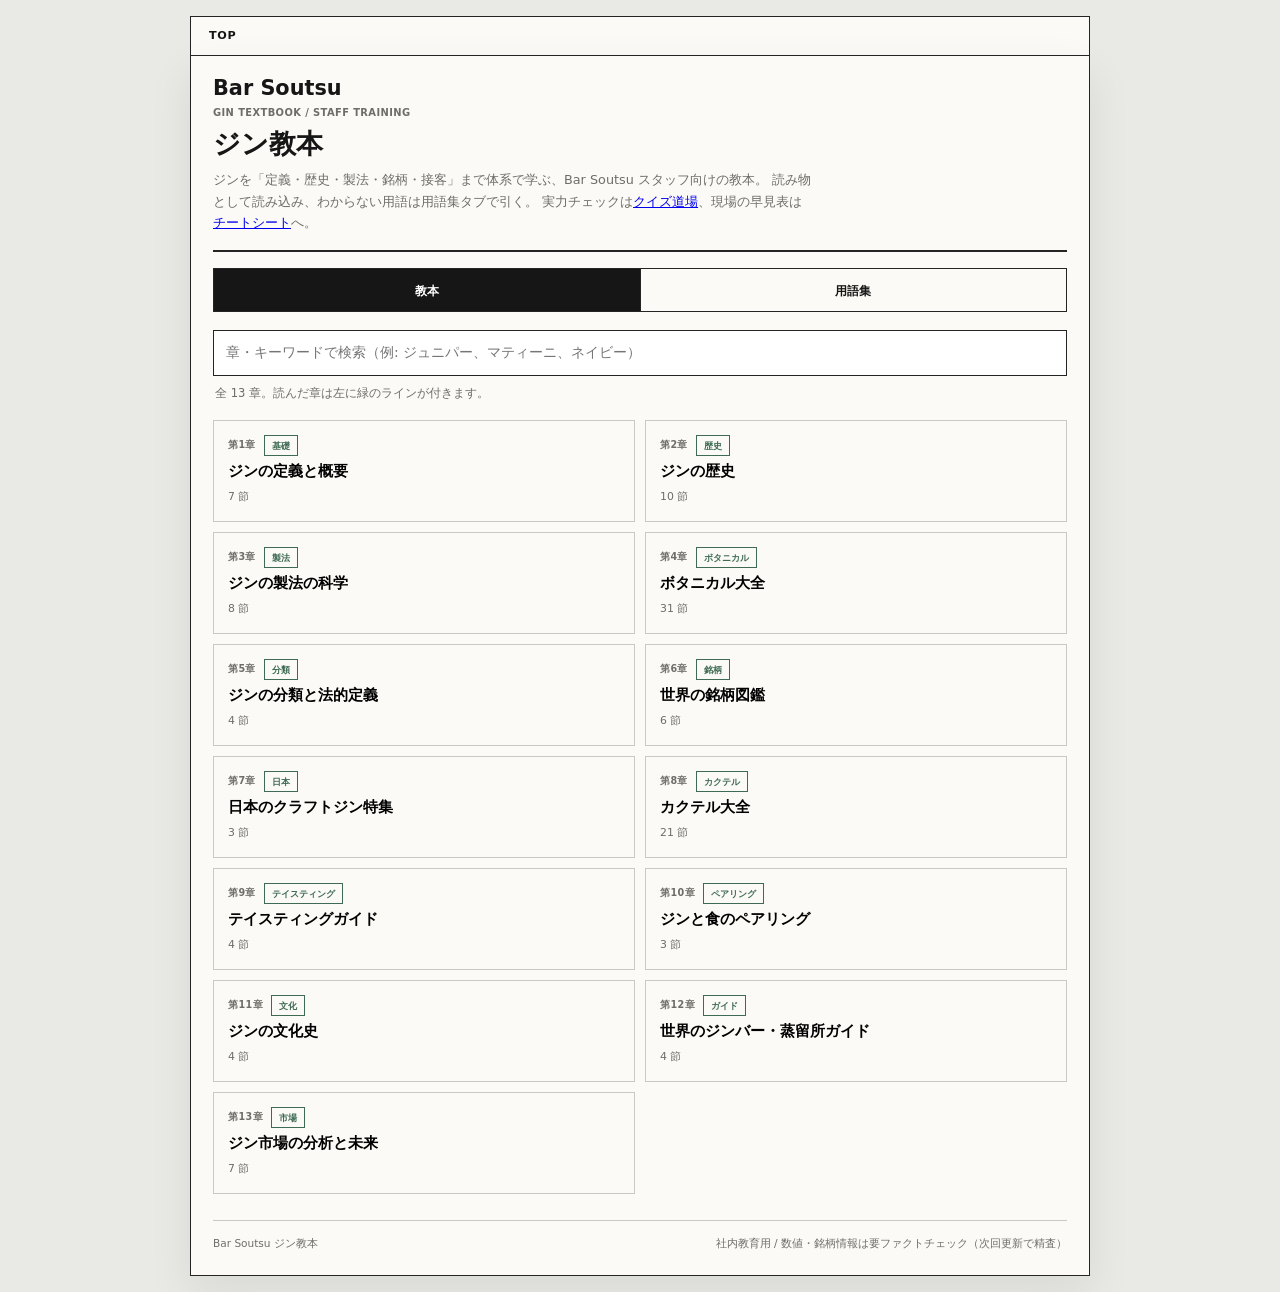
==== index.html @ d72d29d9 "共通ナビをnav.js(top)で一元管理する方式に変更 Co-Authored-By: Claude Opus 4.8 <noreply@anthropic.com>" ====
<!doctype html>
<html lang="ja">
  <head>
    <meta charset="UTF-8" />
    <meta name="viewport" content="width=device-width, initial-scale=1.0, viewport-fit=cover" />
    <meta name="theme-color" content="#15120f" />
    <title>Bar Soutsu ジン教本</title>
    <link rel="manifest" href="manifest.json" />
    <link rel="icon" href="assets/icon.svg" type="image/svg+xml" />
    <link rel="apple-touch-icon" href="assets/icon.svg" />
    <link rel="stylesheet" href="styles.css" />
  </head>
  <body class="has-nav">
    <!-- 共通ナビ：中身は nav.js が自動生成（JS無効時はTOPリンクだけ残る） -->
    <nav class="site-nav" id="site-nav">
      <a class="site-nav-link" href="https://sousuyou.github.io/top/">TOP</a>
    </nav>
    <script src="https://sousuyou.github.io/top/nav.js" defer></script>
    <main class="app-shell">
      <!-- ===== ヘッダー ===== -->
      <header class="hero">
        <div class="hero-main">
          <p class="brand-mark">Bar Soutsu</p>
          <p class="eyebrow">Gin Textbook / Staff Training</p>
          <h1 id="page-title">ジン教本</h1>
          <p class="lead">
            ジンを「定義・歴史・製法・銘柄・接客」まで体系で学ぶ、Bar Soutsu スタッフ向けの教本。
            読み物として読み込み、わからない用語は用語集タブで引く。
            実力チェックは<a href="quiz/">クイズ道場</a>、現場の早見表は<a href="cheatsheet/">チートシート</a>へ。
          </p>
        </div>
      </header>

      <!-- ===== ビュー切替タブ ===== -->
      <nav class="tabs" aria-label="表示切替">
        <button class="tab is-active" data-view="textbook" type="button">教本</button>
        <button class="tab" data-view="glossary" type="button">用語集</button>
      </nav>

      <!-- ===== 教本ビュー ===== -->
      <section id="view-textbook" class="view is-active" aria-label="教本">
        <!-- 章一覧 -->
        <div id="chapter-list-pane">
          <div class="search-band">
            <input
              id="search"
              type="search"
              inputmode="search"
              placeholder="章・キーワードで検索（例: ジュニパー、マティーニ、ネイビー）"
              aria-label="教本内を検索"
            />
            <p id="search-status" class="search-status"></p>
          </div>
          <div id="chapter-grid" class="chapter-grid"></div>
        </div>

        <!-- 章リーダー -->
        <article id="reader" class="reader" hidden>
          <div class="reader-bar">
            <button id="reader-back" class="link-btn" type="button">← 章一覧へ</button>
            <button id="reader-read" class="read-toggle" type="button">読了にする</button>
          </div>
          <div id="reader-toc" class="reader-toc"></div>
          <div id="reader-body" class="reader-body"></div>
          <div id="reader-nav" class="reader-nav"></div>
        </article>
      </section>

      <!-- ===== 用語集ビュー ===== -->
      <section id="view-glossary" class="view" aria-label="用語集" hidden>
        <div class="search-band">
          <input
            id="glossary-search"
            type="search"
            inputmode="search"
            placeholder="用語を検索（例: フィクサティブ、ステア、ネイビー）"
            aria-label="用語集を検索"
          />
          <div id="glossary-cats" class="glossary-cats"></div>
        </div>
        <div id="glossary-body" class="glossary-body"></div>
      </section>

      <footer class="app-footer">
        <span>Bar Soutsu ジン教本</span>
        <span>社内教育用 / 数値・銘柄情報は要ファクトチェック（次回更新で精査）</span>
      </footer>
    </main>

    <script src="content.js"></script>
    <script src="glossary.js"></script>
    <script src="app.js"></script>
  </body>
</html>
---- styles.css ----
:root {
  color-scheme: light;
  --bg: #e9e9e5;
  --paper: #fbfaf6;
  --panel: #fbfaf6;
  --panel-soft: #f3f2ee;
  --field: #ffffff;
  --line: #c9c8c2;
  --line-strong: #242424;
  --text: #161616;
  --muted: #6f6d67;
  --accent: #161616;
  --green: #3f6b54;        /* ボタニカルグリーン */
  --green-soft: #e7efe8;
  --gold: #9a7b32;
  --red: #a72821;
  --shadow: 0 18px 42px rgba(30, 30, 27, 0.08);
}

* {
  box-sizing: border-box;
}

html {
  -webkit-text-size-adjust: 100%;
}

body {
  margin: 0;
  min-height: 100vh;
  font-family:
    system-ui, -apple-system, BlinkMacSystemFont,
    "Hiragino Sans", "Yu Gothic", sans-serif;
  background: var(--bg);
  color: var(--text);
  font-size: 14px;
  line-height: 1.7;
}

button,
input {
  font: inherit;
}

/* ===== シェル ===== */
.app-shell {
  width: min(900px, calc(100% - 20px));
  margin: 16px auto;
  padding: 22px;
  border: 1px solid var(--line-strong);
  background: var(--paper);
  box-shadow: var(--shadow);
}

/* ===== 共通ナビ（site-nav）===== */
.site-nav {
  width: min(900px, calc(100% - 20px));
  margin: 16px auto 0;
  display: flex;
  border: 1px solid var(--line-strong);
  border-bottom: 0;
  background: var(--panel);
  overflow-x: auto;
  -webkit-overflow-scrolling: touch;
  scrollbar-width: none;
}

.site-nav::-webkit-scrollbar {
  display: none;
}

.site-nav-link {
  padding: 0 18px;
  min-height: 38px;
  white-space: nowrap;
  display: grid;
  place-items: center;
  text-decoration: none;
  color: var(--text);
  font-size: 0.7rem;
  font-weight: 700;
  letter-spacing: 0.06em;
  text-transform: uppercase;
  border-right: 1px solid var(--line);
  transition: background 160ms ease;
}

.site-nav-link:last-child {
  border-right: 0;
}

.site-nav-link:hover {
  background: var(--panel-soft);
}

.site-nav-link.active {
  background: var(--accent);
  color: #fff;
}

body.has-nav .app-shell {
  margin-top: 0;
}

/* ===== ヘッダー ===== */
.hero {
  padding-bottom: 16px;
  border-bottom: 2px solid var(--line-strong);
}

.brand-mark {
  margin: 0 0 6px;
  font-size: clamp(1rem, 2.4vw, 1.3rem);
  font-weight: 700;
  line-height: 1;
}

.eyebrow {
  margin: 0 0 6px;
  color: var(--muted);
  font-size: 0.62rem;
  font-weight: 700;
  letter-spacing: 0.04em;
  text-transform: uppercase;
}

h1 {
  margin: 0;
  font-size: clamp(1.3rem, 4vw, 1.7rem);
  line-height: 1.15;
  font-weight: 700;
}

.lead {
  max-width: 600px;
  margin: 10px 0 0;
  color: var(--muted);
  font-size: 0.8rem;
  line-height: 1.7;
}

/* ===== タブ ===== */
.tabs {
  display: flex;
  gap: 0;
  margin-top: 16px;
  border: 1px solid var(--line-strong);
}

.tab {
  flex: 1;
  min-height: 42px;
  border: 0;
  border-right: 1px solid var(--line-strong);
  background: var(--panel);
  color: var(--text);
  font-size: 0.78rem;
  font-weight: 700;
  cursor: pointer;
  transition: background 140ms ease;
}

.tab:last-child {
  border-right: 0;
}

.tab.is-active {
  background: var(--accent);
  color: #fff;
}

/* ===== ビュー ===== */
.view {
  display: none;
  margin-top: 18px;
}

.view.is-active {
  display: block;
}

.section-lead {
  margin: 0 0 16px;
  color: var(--muted);
  font-size: 0.8rem;
}

/* ===== 検索 ===== */
.search-band {
  margin-bottom: 16px;
}

#search {
  width: 100%;
  min-height: 44px;
  border: 1px solid var(--line-strong);
  border-radius: 0;
  padding: 10px 12px;
  background: var(--field);
  color: var(--text);
}

#search:focus {
  outline: 2px solid var(--green);
  outline-offset: -2px;
}

.search-status {
  margin: 8px 2px 0;
  min-height: 1em;
  color: var(--muted);
  font-size: 0.72rem;
}

/* ===== 章グリッド ===== */
.chapter-grid {
  display: grid;
  grid-template-columns: repeat(2, minmax(0, 1fr));
  gap: 10px;
}

.chapter-card {
  display: flex;
  flex-direction: column;
  gap: 6px;
  padding: 14px;
  border: 1px solid var(--line);
  background: var(--panel);
  text-align: left;
  cursor: pointer;
  transition: border-color 150ms ease, transform 150ms ease;
}

.chapter-card:hover {
  border-color: var(--line-strong);
  transform: translateY(-2px);
}

.chapter-card .cc-top {
  display: flex;
  align-items: center;
  justify-content: space-between;
  gap: 8px;
}

.chapter-card .cc-num {
  font-size: 0.6rem;
  font-weight: 700;
  letter-spacing: 0.04em;
  text-transform: uppercase;
  color: var(--muted);
}

.chapter-card .cc-cat {
  font-size: 0.58rem;
  font-weight: 700;
  padding: 2px 7px;
  border: 1px solid var(--green);
  color: var(--green);
}

.chapter-card .cc-title {
  font-size: 0.95rem;
  font-weight: 700;
  line-height: 1.3;
}

.chapter-card .cc-meta {
  margin-top: auto;
  font-size: 0.68rem;
  color: var(--muted);
}

.chapter-card.is-read {
  border-left: 3px solid var(--green);
}

.chapter-card .cc-read-flag {
  color: var(--green);
  font-weight: 700;
}

.search-hits {
  font-size: 0.7rem;
  color: var(--green);
  font-weight: 700;
}

/* ===== リーダー ===== */
.reader-bar {
  display: flex;
  align-items: center;
  justify-content: space-between;
  gap: 10px;
  padding-bottom: 12px;
  margin-bottom: 14px;
  border-bottom: 1px solid var(--line);
}

.link-btn {
  border: 0;
  background: none;
  color: var(--text);
  font-size: 0.78rem;
  font-weight: 700;
  cursor: pointer;
  padding: 6px 0;
}

.link-btn:hover {
  color: var(--green);
}

.read-toggle {
  min-height: 34px;
  padding: 0 12px;
  border: 1px solid var(--line-strong);
  background: var(--panel);
  color: var(--text);
  font-size: 0.7rem;
  font-weight: 700;
  cursor: pointer;
}

.read-toggle.is-read {
  background: var(--green);
  border-color: var(--green);
  color: #fff;
}

.reader-toc {
  margin-bottom: 18px;
  padding: 12px 14px;
  border: 1px solid var(--line);
  background: var(--panel-soft);
}

.reader-toc h2 {
  margin: 0 0 8px;
  font-size: 0.62rem;
  letter-spacing: 0.04em;
  text-transform: uppercase;
  color: var(--muted);
}

.reader-toc ul {
  margin: 0;
  padding-left: 18px;
  columns: 2;
  column-gap: 20px;
}

.reader-toc li {
  font-size: 0.76rem;
  margin-bottom: 3px;
  break-inside: avoid;
}

.reader-toc a {
  color: var(--text);
  text-decoration: none;
}

.reader-toc a:hover {
  color: var(--green);
  text-decoration: underline;
}

/* ===== 本文タイポ ===== */
.reader-body h2 {
  margin: 0 0 14px;
  padding-bottom: 6px;
  font-size: 1.45rem;
  border-bottom: 2px solid var(--line-strong);
}

.reader-body h3 {
  margin: 28px 0 10px;
  padding-left: 10px;
  font-size: 1.12rem;
  border-left: 4px solid var(--green);
}

.reader-body h4 {
  margin: 20px 0 8px;
  font-size: 0.98rem;
  color: var(--gold);
}

.reader-body h5 {
  margin: 16px 0 6px;
  font-size: 0.88rem;
}

.reader-body p {
  margin: 0 0 12px;
  font-size: 0.86rem;
  line-height: 1.85;
}

.reader-body ul,
.reader-body ol {
  margin: 0 0 14px;
  padding-left: 22px;
}

.reader-body li {
  margin-bottom: 5px;
  font-size: 0.84rem;
  line-height: 1.75;
}

.reader-body strong {
  font-weight: 700;
}

.reader-body code {
  padding: 1px 5px;
  background: var(--panel-soft);
  border: 1px solid var(--line);
  font-size: 0.82em;
}

.reader-body blockquote {
  margin: 0 0 14px;
  padding: 10px 14px;
  border-left: 3px solid var(--gold);
  background: var(--panel-soft);
  color: var(--muted);
  font-size: 0.84rem;
}

.reader-body hr {
  border: 0;
  border-top: 1px solid var(--line);
  margin: 22px 0;
}

/* テーブル */
.table-wrap {
  overflow-x: auto;
  margin: 0 0 16px;
  -webkit-overflow-scrolling: touch;
}

.reader-body table {
  width: 100%;
  border-collapse: collapse;
  font-size: 0.78rem;
  min-width: 360px;
}

.reader-body th,
.reader-body td {
  border: 1px solid var(--line);
  padding: 7px 9px;
  text-align: left;
  vertical-align: top;
}

.reader-body th {
  background: var(--green-soft);
  font-weight: 700;
  white-space: nowrap;
}

.reader-body tr:nth-child(even) td {
  background: var(--panel-soft);
}

/* 章ナビ */
.reader-nav {
  display: flex;
  justify-content: space-between;
  gap: 10px;
  margin-top: 24px;
  padding-top: 16px;
  border-top: 1px solid var(--line);
}

.reader-nav button {
  flex: 1;
  min-height: 44px;
  border: 1px solid var(--line-strong);
  background: var(--panel);
  color: var(--text);
  font-size: 0.74rem;
  font-weight: 700;
  cursor: pointer;
  padding: 6px 10px;
}

.reader-nav button:hover:not(:disabled) {
  background: var(--green-soft);
}

.reader-nav button:disabled {
  opacity: 0.35;
  cursor: default;
}

/* ===== クイズ ===== */
.quiz-categories {
  display: grid;
  grid-template-columns: repeat(2, minmax(0, 1fr));
  gap: 10px;
}

.quiz-cat-card {
  display: flex;
  flex-direction: column;
  gap: 4px;
  padding: 14px;
  border: 1px solid var(--line);
  background: var(--panel);
  cursor: pointer;
  text-align: left;
  transition: border-color 150ms ease, transform 150ms ease;
}

.quiz-cat-card:hover {
  border-color: var(--green);
  transform: translateY(-2px);
}

.quiz-cat-card strong {
  font-size: 0.95rem;
}

.quiz-cat-card span {
  font-size: 0.7rem;
  color: var(--muted);
}

.quiz-cat-card .qc-best {
  font-size: 0.66rem;
  font-weight: 700;
  color: var(--green);
}

.quiz-progress {
  font-size: 0.74rem;
  font-weight: 700;
  color: var(--muted);
}

.quiz-card {
  padding: 4px;
}

.quiz-q {
  margin: 0 0 16px;
  font-size: 1.02rem;
  font-weight: 700;
  line-height: 1.5;
}

.quiz-q .q-cat {
  display: block;
  font-size: 0.6rem;
  font-weight: 700;
  letter-spacing: 0.04em;
  text-transform: uppercase;
  color: var(--muted);
  margin-bottom: 6px;
}

.quiz-options {
  display: grid;
  gap: 8px;
}

.quiz-opt {
  text-align: left;
  padding: 12px 14px;
  border: 1px solid var(--line-strong);
  background: var(--panel);
  color: var(--text);
  font-size: 0.86rem;
  cursor: pointer;
  transition: background 120ms ease;
}

.quiz-opt:hover:not(:disabled) {
  background: var(--panel-soft);
}

.quiz-opt:disabled {
  cursor: default;
}

.quiz-opt.is-correct {
  background: var(--green);
  border-color: var(--green);
  color: #fff;
}

.quiz-opt.is-wrong {
  background: #f3dada;
  border-color: var(--red);
  color: var(--red);
}

.quiz-explain {
  margin-top: 14px;
  padding: 12px 14px;
  border-left: 3px solid var(--green);
  background: var(--green-soft);
  font-size: 0.82rem;
  line-height: 1.7;
}

.quiz-explain strong {
  display: block;
  margin-bottom: 4px;
}

.quiz-next {
  margin-top: 16px;
  width: 100%;
  min-height: 46px;
  border: 1px solid var(--accent);
  background: var(--accent);
  color: #fff;
  font-size: 0.82rem;
  font-weight: 700;
  cursor: pointer;
}

.quiz-result {
  text-align: center;
  padding: 20px 6px;
}

.quiz-result .score {
  font-size: 2.6rem;
  font-weight: 700;
  color: var(--green);
}

.quiz-result p {
  color: var(--muted);
  font-size: 0.84rem;
}

.quiz-result .quiz-next {
  max-width: 260px;
  margin: 16px auto 0;
}

/* ===== チートシート ===== */
.cheatsheet-body {
  display: grid;
  gap: 14px;
}

.cheat-card {
  border: 1px solid var(--line);
  background: var(--panel);
}

.cheat-card > h3 {
  margin: 0;
  padding: 11px 14px;
  font-size: 0.86rem;
  background: var(--accent);
  color: #fff;
}

.cheat-card .cheat-inner {
  padding: 12px 14px;
}

.cheat-card table {
  width: 100%;
  border-collapse: collapse;
  font-size: 0.78rem;
}

.cheat-card th,
.cheat-card td {
  border-bottom: 1px solid var(--line);
  padding: 7px 6px;
  text-align: left;
  vertical-align: top;
}

.cheat-card th {
  color: var(--muted);
  font-size: 0.62rem;
  text-transform: uppercase;
  letter-spacing: 0.03em;
}

.cheat-card td:first-child {
  font-weight: 700;
  white-space: nowrap;
}

.cheat-note {
  margin: 10px 0 0;
  font-size: 0.74rem;
  color: var(--muted);
}

/* ===== 用語集 ===== */
.glossary-cats {
  display: flex;
  flex-wrap: wrap;
  gap: 6px;
  margin-top: 10px;
}

.gloss-chip {
  padding: 5px 12px;
  border: 1px solid var(--line-strong);
  background: var(--panel);
  color: var(--text);
  font-size: 0.72rem;
  font-weight: 700;
  cursor: pointer;
  transition: background 140ms ease;
}

.gloss-chip:hover {
  background: var(--green-soft);
}

.gloss-chip.is-active {
  background: var(--green);
  border-color: var(--green);
  color: #fff;
}

.glossary-body {
  display: grid;
  gap: 8px;
}

.gloss-item {
  padding: 12px 14px;
  border: 1px solid var(--line);
  background: var(--panel);
  border-left: 3px solid var(--green);
}

.gloss-term {
  display: flex;
  align-items: baseline;
  justify-content: space-between;
  gap: 8px;
  margin-bottom: 4px;
}

.gt-name {
  font-size: 0.96rem;
  font-weight: 700;
}

.gt-cat {
  flex: none;
  font-size: 0.58rem;
  font-weight: 700;
  padding: 2px 7px;
  border: 1px solid var(--green);
  color: var(--green);
}

.gloss-def {
  margin: 0;
  font-size: 0.82rem;
  line-height: 1.7;
  color: var(--text);
}

.gloss-empty {
  color: var(--muted);
  font-size: 0.8rem;
  padding: 12px 2px;
}

/* ===== フッター ===== */
.app-footer {
  display: flex;
  flex-wrap: wrap;
  justify-content: space-between;
  gap: 6px;
  margin-top: 26px;
  padding-top: 14px;
  border-top: 1px solid var(--line);
  font-size: 0.66rem;
  color: var(--muted);
}

/* ===== スマホ ===== */
@media (max-width: 640px) {
  .site-nav {
    width: calc(100% - 12px);
    margin: 8px auto 0;
  }
  .site-nav-link {
    padding: 0 12px;
    font-size: 0.66rem;
  }
  .app-shell {
    width: calc(100% - 12px);
    margin: 8px auto;
    padding: 16px;
  }
  .chapter-grid,
  .quiz-categories {
    grid-template-columns: 1fr;
  }
  .reader-toc ul {
    columns: 1;
  }
  .reader-body h2 {
    font-size: 1.25rem;
  }
}
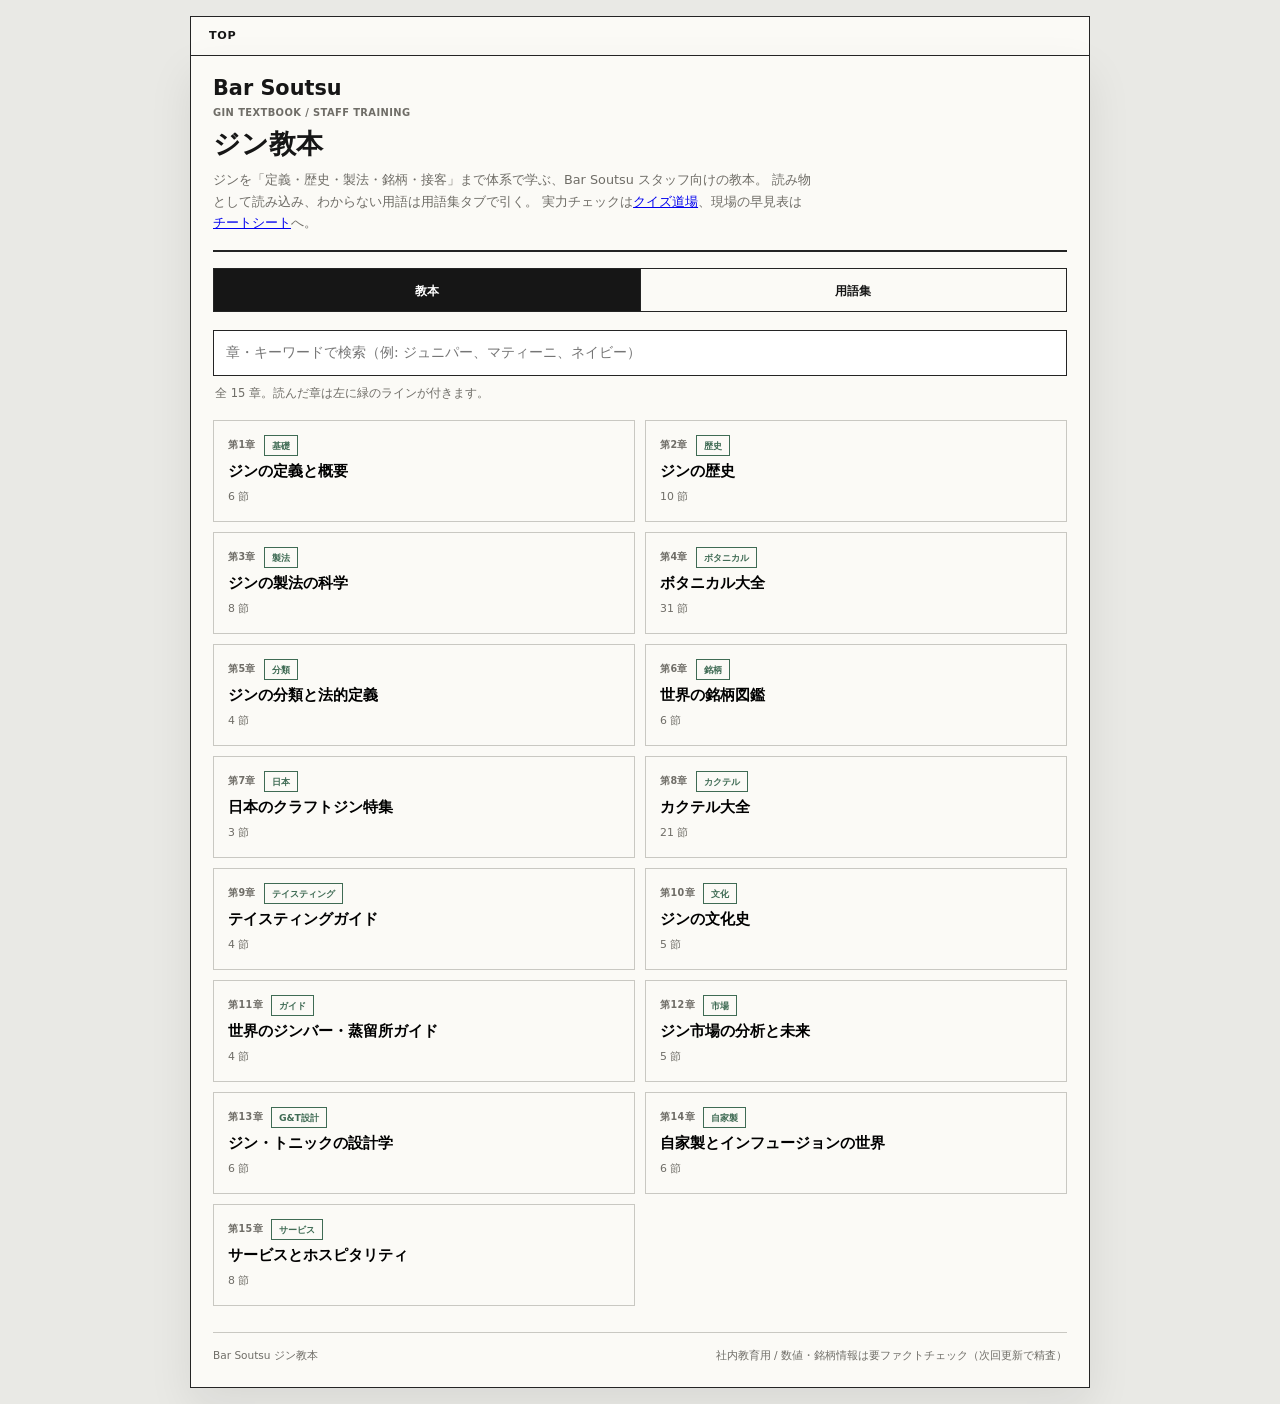
==== commit 3fcbb90a: "ダークモード対応・OGP追加・quiz/cheatsheetのナビもnav.jsで一元化 Co-Authored-By: Claude Opus 4.8 <noreply@anthropic.com>" ====
--- a/index.html
+++ b/index.html
@@ -3,8 +3,22 @@
   <head>
     <meta charset="UTF-8" />
     <meta name="viewport" content="width=device-width, initial-scale=1.0, viewport-fit=cover" />
-    <meta name="theme-color" content="#15120f" />
+    <meta name="theme-color" content="#f3f1ec" media="(prefers-color-scheme: light)" />
+    <meta name="theme-color" content="#14130f" media="(prefers-color-scheme: dark)" />
     <title>Bar Soutsu ジン教本</title>
+
+    <!-- SNS・チャットでURLを共有したときの見栄え（OGP / Twitter Card） -->
+    <meta property="og:type" content="website" />
+    <meta property="og:site_name" content="Bar Soutsu" />
+    <meta property="og:title" content="ジン教本｜Bar Soutsu" />
+    <meta property="og:description" content="スタッフ教育用のジン教本。基礎知識・用語集・クイズ・チートシートで体系的に学べます。" />
+    <meta property="og:url" content="https://sousuyou.github.io/gin-textbook/" />
+    <meta property="og:image" content="https://sousuyou.github.io/gin-textbook/assets/og-image.png" />
+    <meta property="og:image:width" content="1200" />
+    <meta property="og:image:height" content="630" />
+    <meta name="twitter:card" content="summary_large_image" />
+    <meta name="twitter:image" content="https://sousuyou.github.io/gin-textbook/assets/og-image.png" />
+
     <link rel="manifest" href="manifest.json" />
     <link rel="icon" href="assets/icon.svg" type="image/svg+xml" />
     <link rel="apple-touch-icon" href="assets/icon.svg" />
--- a/styles.css
+++ b/styles.css
@@ -1,5 +1,5 @@
 :root {
-  color-scheme: light;
+  color-scheme: light dark;
   --bg: #e9e9e5;
   --paper: #fbfaf6;
   --panel: #fbfaf6;
@@ -10,11 +10,34 @@
   --text: #161616;
   --muted: #6f6d67;
   --accent: #161616;
+  --on-accent: #ffffff;    /* accent色の上に乗せる文字色 */
   --green: #3f6b54;        /* ボタニカルグリーン */
   --green-soft: #e7efe8;
   --gold: #9a7b32;
   --red: #a72821;
   --shadow: 0 18px 42px rgba(30, 30, 27, 0.08);
+}
+
+/* ===== ダークモード（端末設定に自動追従） ===== */
+@media (prefers-color-scheme: dark) {
+  :root {
+    --bg: #14130f;
+    --paper: #1c1b16;
+    --panel: #1c1b16;
+    --panel-soft: #242219;
+    --field: #211f19;
+    --line: #3a382f;
+    --line-strong: #6f6c5f;
+    --text: #ece9df;
+    --muted: #a09c8e;
+    --accent: #ece9df;
+    --on-accent: #14130f;
+    --green: #93bf97;
+    --green-soft: #23302a;
+    --gold: #d8ad62;
+    --red: #d8736c;
+    --shadow: 0 18px 42px rgba(0, 0, 0, 0.45);
+  }
 }
 
 * {
@@ -95,7 +118,7 @@
 
 .site-nav-link.active {
   background: var(--accent);
-  color: #fff;
+  color: var(--on-accent);
 }
 
 body.has-nav .app-shell {
@@ -166,7 +189,7 @@
 
 .tab.is-active {
   background: var(--accent);
-  color: #fff;
+  color: var(--on-accent);
 }
 
 /* ===== ビュー ===== */
@@ -325,7 +348,7 @@
 .read-toggle.is-read {
   background: var(--green);
   border-color: var(--green);
-  color: #fff;
+  color: var(--on-accent);
 }
 
 .reader-toc {
@@ -592,7 +615,7 @@
 .quiz-opt.is-correct {
   background: var(--green);
   border-color: var(--green);
-  color: #fff;
+  color: var(--on-accent);
 }
 
 .quiz-opt.is-wrong {
@@ -621,7 +644,7 @@
   min-height: 46px;
   border: 1px solid var(--accent);
   background: var(--accent);
-  color: #fff;
+  color: var(--on-accent);
   font-size: 0.82rem;
   font-weight: 700;
   cursor: pointer;
@@ -664,7 +687,7 @@
   padding: 11px 14px;
   font-size: 0.86rem;
   background: var(--accent);
-  color: #fff;
+  color: var(--on-accent);
 }
 
 .cheat-card .cheat-inner {
@@ -729,7 +752,7 @@
 .gloss-chip.is-active {
   background: var(--green);
   border-color: var(--green);
-  color: #fff;
+  color: var(--on-accent);
 }
 
 .glossary-body {
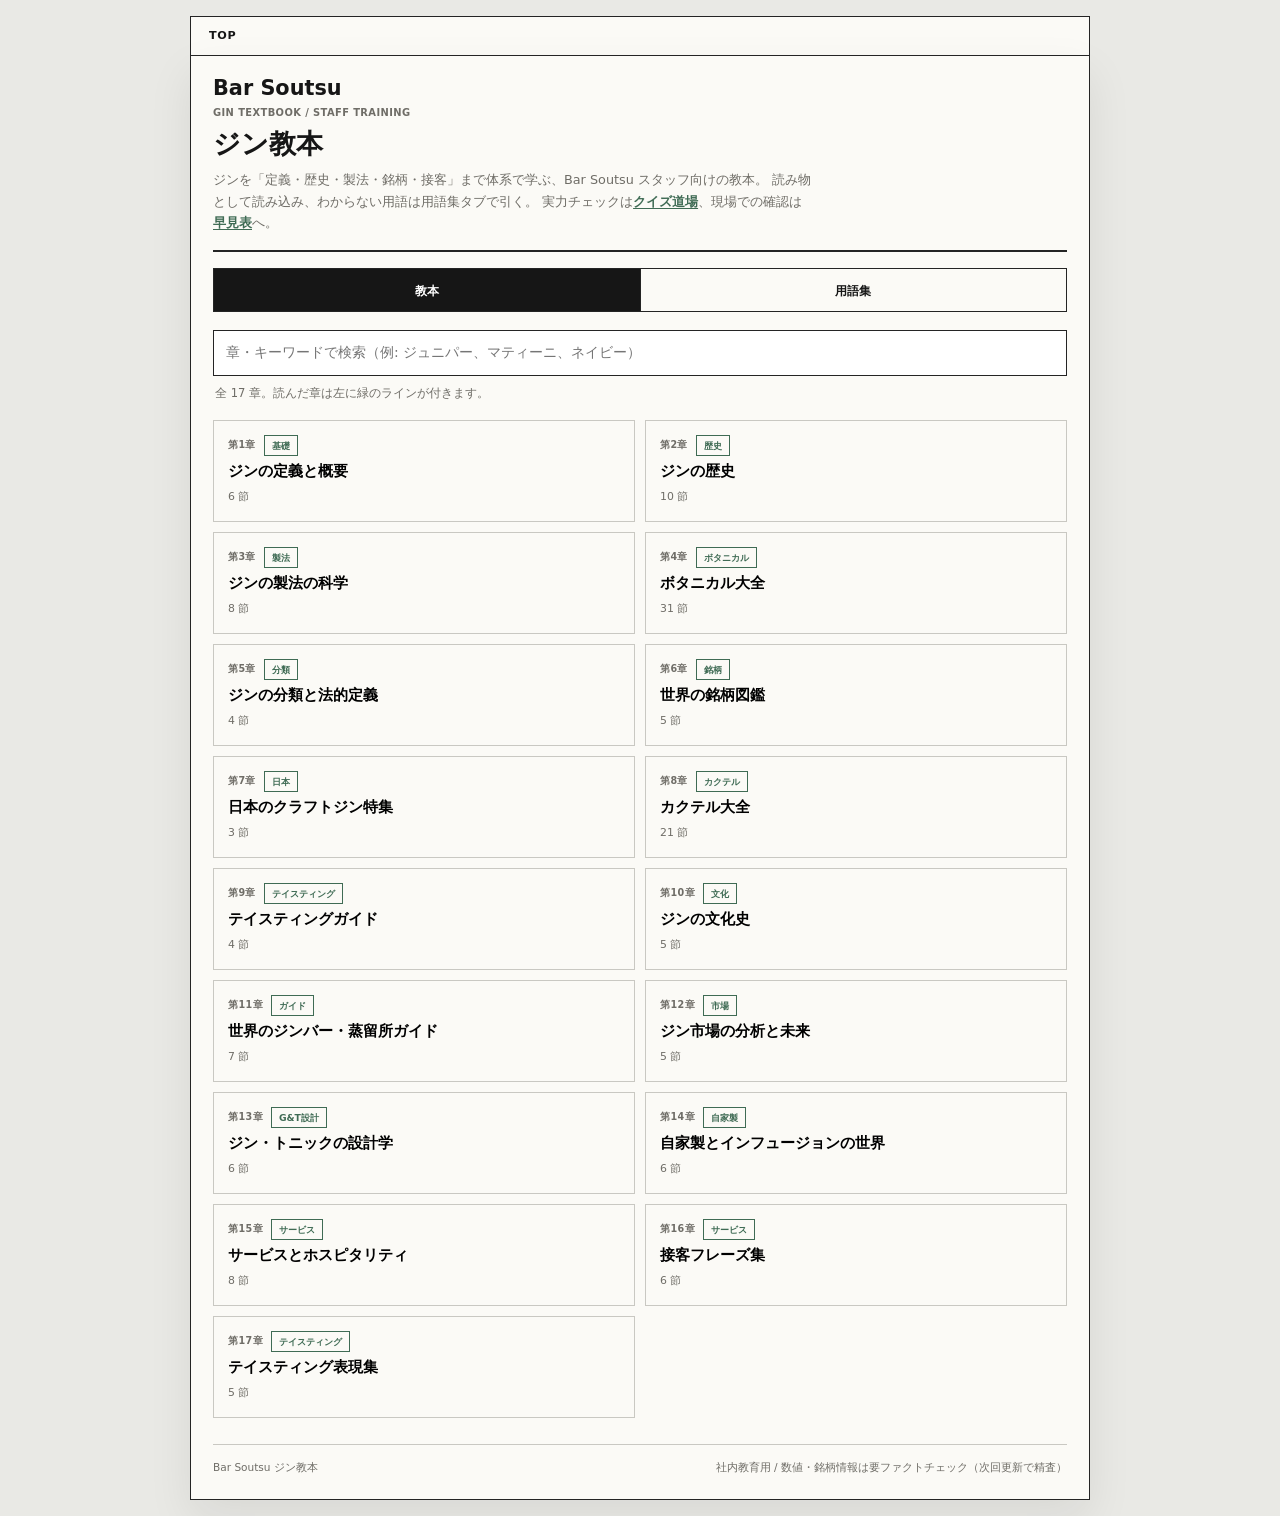
==== commit 9556fb9d: "「チートシート」表示名を「早見表」に統一（変え忘れ箇所を修正） - 早見表ページのタイトル/h1/フッター/英語小見出し(Quick Reference)/aria-label - PWA名(mani" ====
--- a/index.html
+++ b/index.html
@@ -11,7 +11,7 @@
     <meta property="og:type" content="website" />
     <meta property="og:site_name" content="Bar Soutsu" />
     <meta property="og:title" content="ジン教本｜Bar Soutsu" />
-    <meta property="og:description" content="スタッフ教育用のジン教本。基礎知識・用語集・クイズ・チートシートで体系的に学べます。" />
+    <meta property="og:description" content="スタッフ教育用のジン教本。基礎知識・用語集・クイズ・早見表で体系的に学べます。" />
     <meta property="og:url" content="https://sousuyou.github.io/gin-textbook/" />
     <meta property="og:image" content="https://sousuyou.github.io/gin-textbook/assets/og-image.png" />
     <meta property="og:image:width" content="1200" />
@@ -40,7 +40,7 @@
           <p class="lead">
             ジンを「定義・歴史・製法・銘柄・接客」まで体系で学ぶ、Bar Soutsu スタッフ向けの教本。
             読み物として読み込み、わからない用語は用語集タブで引く。
-            実力チェックは<a href="quiz/">クイズ道場</a>、現場の早見表は<a href="cheatsheet/">チートシート</a>へ。
+            実力チェックは<a href="quiz/">クイズ道場</a>、現場での確認は<a href="cheatsheet/">早見表</a>へ。
           </p>
         </div>
       </header>
--- a/styles.css
+++ b/styles.css
@@ -40,6 +40,22 @@
   }
 }
 
+/* ===== 本文中のリンク（テーマ色に統一・標準の青を上書き） ===== */
+.lead a,
+.reader-body a,
+.cc-body a {
+  color: var(--green);
+  font-weight: 700;
+  text-decoration: underline;
+  text-underline-offset: 2px;
+  text-decoration-thickness: 1px;
+}
+.lead a:hover,
+.reader-body a:hover,
+.cc-body a:hover {
+  color: var(--accent);
+}
+
 * {
   box-sizing: border-box;
 }
@@ -567,8 +583,93 @@
   color: var(--muted);
 }
 
+/* 進捗シークバー */
+.quiz-bar {
+  display: none;
+  height: 6px;
+  margin: 0 0 16px;
+  background: var(--panel-soft);
+  border: 1px solid var(--line);
+  overflow: hidden;
+}
+
+.quiz-bar-fill {
+  display: block;
+  height: 100%;
+  width: 0;
+  background: var(--green);
+  transition: width 260ms ease;
+}
+
 .quiz-card {
   padding: 4px;
+}
+
+/* 間違えた問題のおさらい */
+.quiz-review {
+  margin-top: 22px;
+  padding-top: 16px;
+  border-top: 1px solid var(--line);
+}
+
+.quiz-review h3 {
+  margin: 0 0 12px;
+  font-size: 0.9rem;
+  font-weight: 700;
+}
+
+.qr-item {
+  padding: 12px 14px;
+  margin-bottom: 10px;
+  border: 1px solid var(--line);
+  border-left: 3px solid var(--red);
+  background: var(--panel);
+}
+
+.qr-q {
+  margin: 0 0 8px;
+  font-size: 0.86rem;
+  font-weight: 700;
+  line-height: 1.5;
+}
+
+.qr-line {
+  margin: 2px 0;
+  font-size: 0.82rem;
+}
+
+.qr-line span {
+  display: inline-block;
+  min-width: 3.6em;
+  margin-right: 6px;
+  font-size: 0.62rem;
+  font-weight: 700;
+  padding: 1px 6px;
+  color: var(--on-accent);
+  vertical-align: middle;
+}
+
+.qr-correct span {
+  background: var(--green);
+}
+
+.qr-your span {
+  background: var(--red);
+}
+
+.qr-explain {
+  margin: 8px 0 0;
+  font-size: 0.78rem;
+  line-height: 1.7;
+  color: var(--muted);
+}
+
+.quiz-allcorrect {
+  margin-top: 18px;
+  text-align: center;
+  color: var(--green);
+  font-weight: 700;
+  font-size: 0.86rem;
 }
 
 .quiz-q {
@@ -671,7 +772,7 @@
   margin: 16px auto 0;
 }
 
-/* ===== チートシート ===== */
+/* ===== 早見表 ===== */
 .cheatsheet-body {
   display: grid;
   gap: 14px;
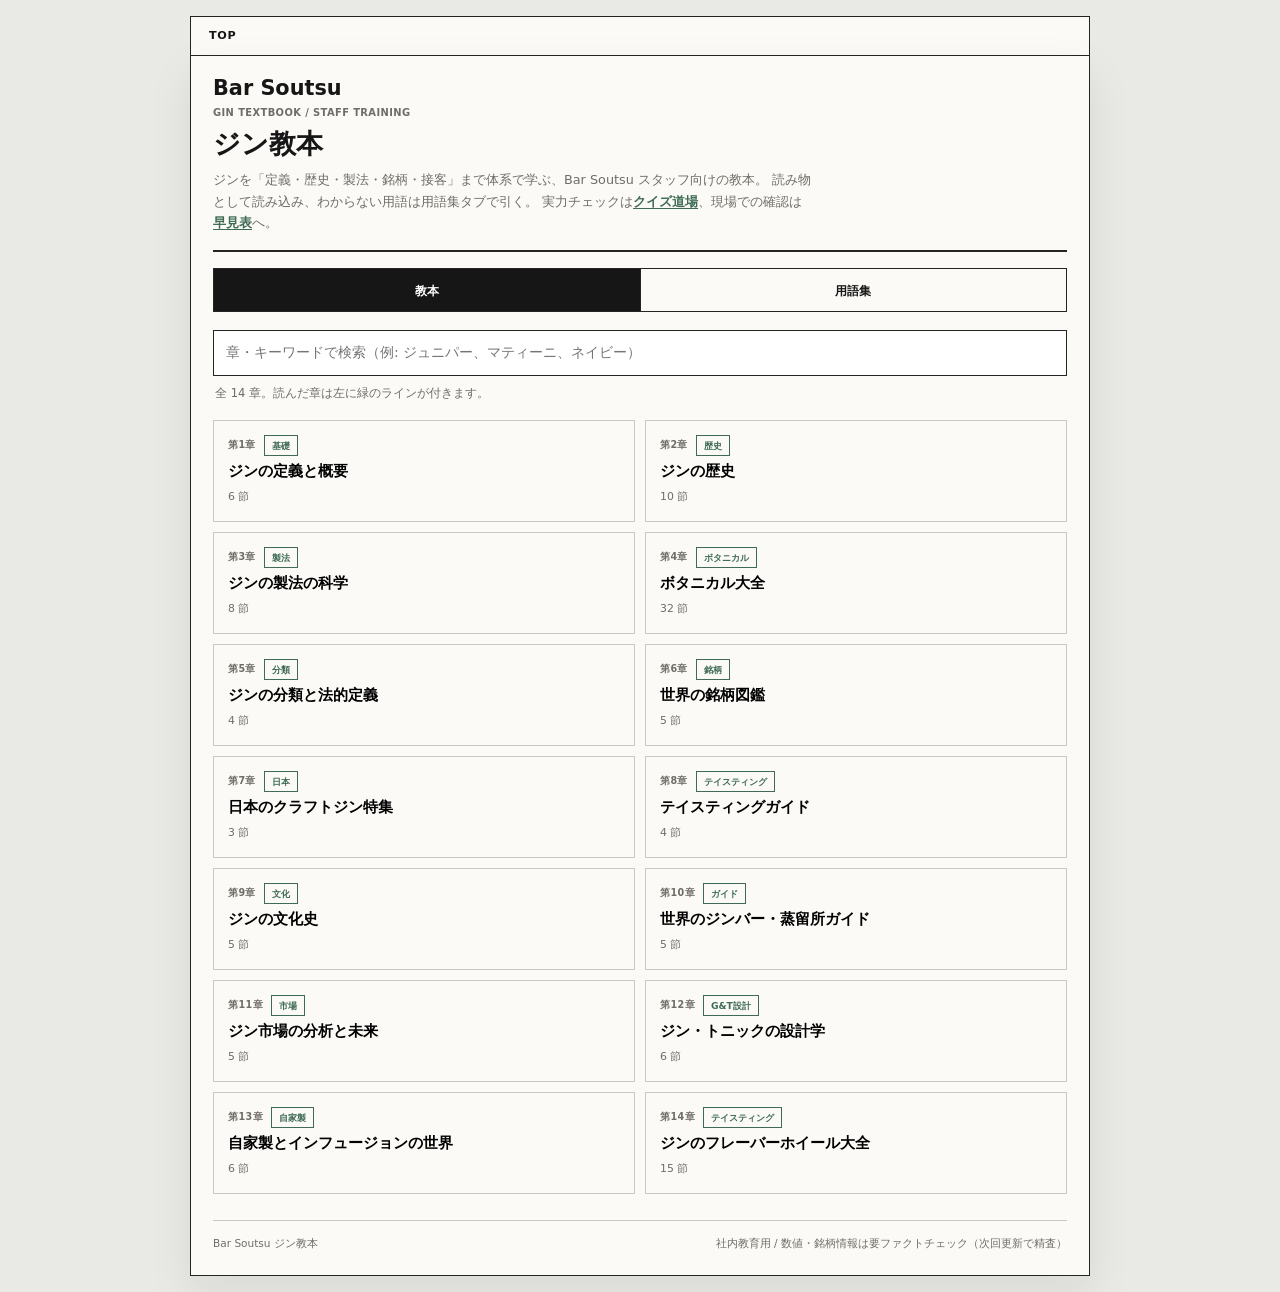
==== commit 069ca5cb: "共通テーマtheme.cssを読み込み（色・ダークモードをtopで一元管理） Co-Authored-By: Claude Opus 4.8 <noreply@anthropic.com>" ====
--- a/index.html
+++ b/index.html
@@ -23,6 +23,7 @@
     <link rel="icon" href="assets/icon.svg" type="image/svg+xml" />
     <link rel="apple-touch-icon" href="assets/icon.svg" />
     <link rel="stylesheet" href="styles.css" />
+    <link rel="stylesheet" href="https://sousuyou.github.io/top/theme.css" />
   </head>
   <body class="has-nav">
     <!-- 共通ナビ：中身は nav.js が自動生成（JS無効時はTOPリンクだけ残る） -->
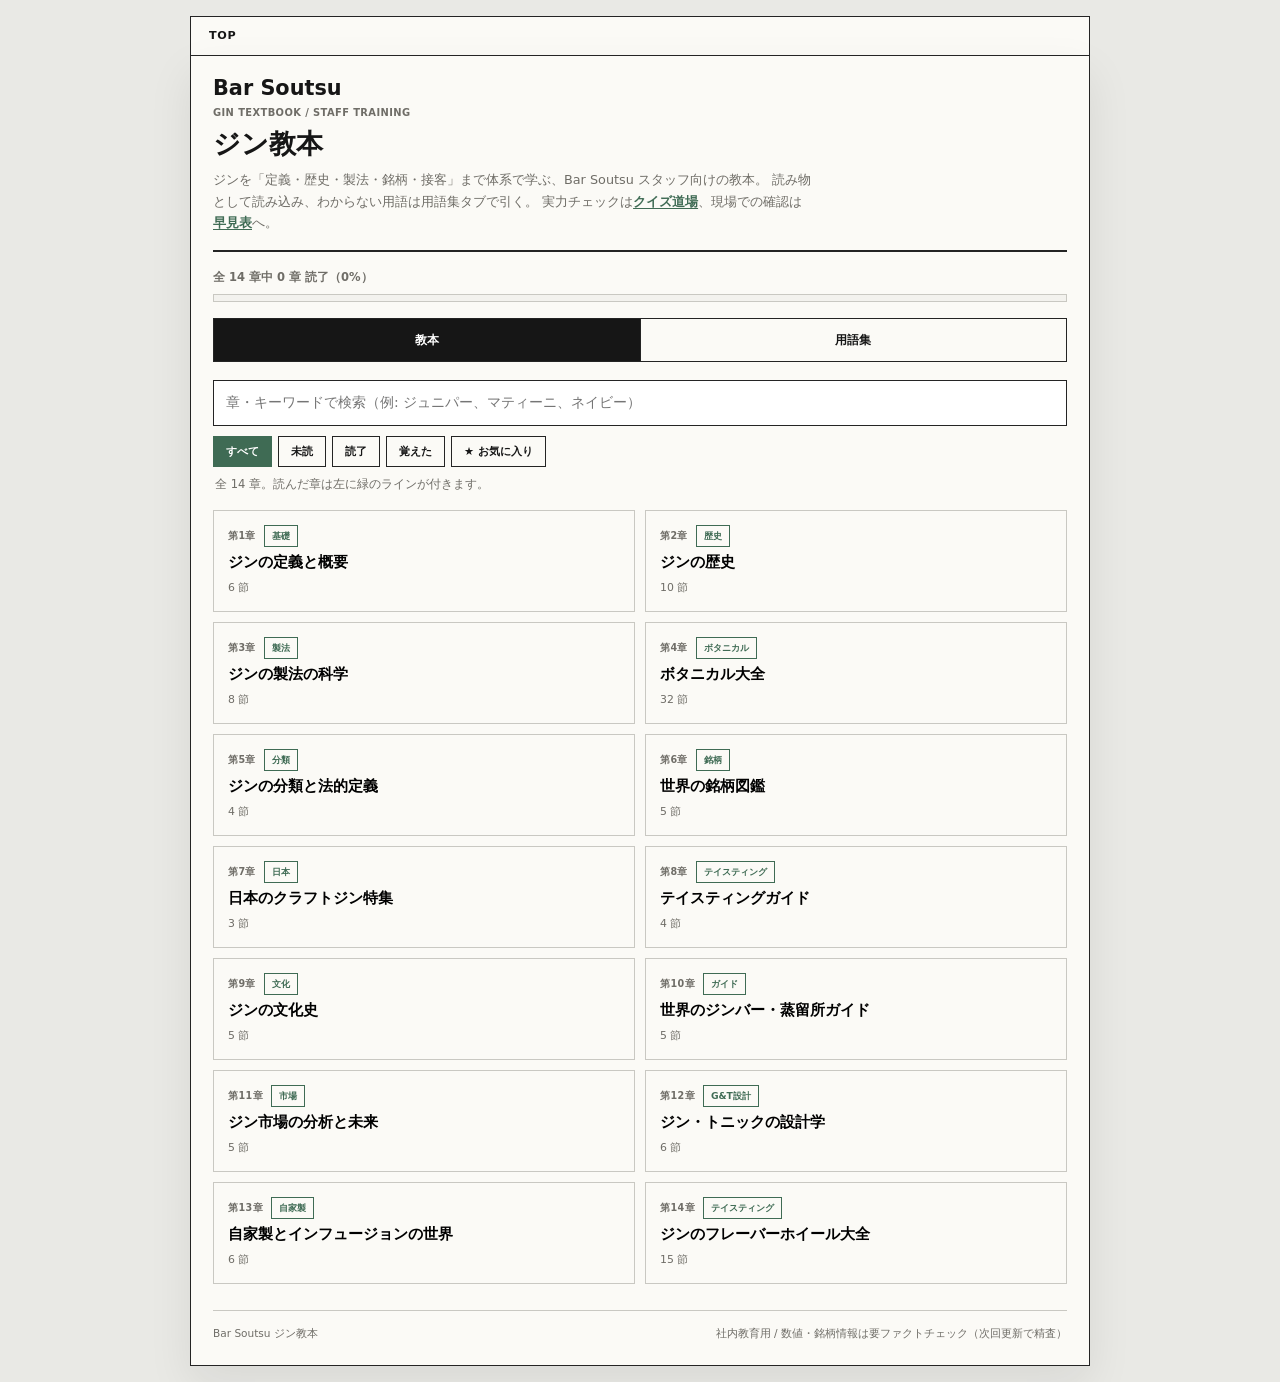
==== commit e15de644: "教本: 進捗バー・検索ハイライト・用語集件数・タブ整理・章の覚えた/お気に入り・用語タップ辞書／クイズ: 選択肢シャッフル・○×表示・他カテゴリへ・教本リンク／早見表: 横スクロールの影 Co-Aut" ====
--- a/index.html
+++ b/index.html
@@ -46,10 +46,18 @@
         </div>
       </header>
 
+      <!-- ===== 学習進捗バー（常時表示） ===== -->
+      <div id="progress-band" class="progress-band">
+        <p id="progress-label" class="progress-label"></p>
+        <div class="progress-track" role="progressbar" aria-label="学習進捗" aria-valuemin="0" aria-valuemax="100" aria-valuenow="0" id="progress-track">
+          <span id="progress-fill" class="progress-fill"></span>
+        </div>
+      </div>
+
       <!-- ===== ビュー切替タブ ===== -->
-      <nav class="tabs" aria-label="表示切替">
-        <button class="tab is-active" data-view="textbook" type="button">教本</button>
-        <button class="tab" data-view="glossary" type="button">用語集</button>
+      <nav class="tabs" aria-label="表示切替" role="tablist">
+        <button class="tab is-active" data-view="textbook" type="button" role="tab" aria-selected="true" aria-controls="view-textbook">教本</button>
+        <button class="tab" data-view="glossary" type="button" role="tab" aria-selected="false" aria-controls="view-glossary">用語集</button>
       </nav>
 
       <!-- ===== 教本ビュー ===== -->
@@ -64,6 +72,13 @@
               placeholder="章・キーワードで検索（例: ジュニパー、マティーニ、ネイビー）"
               aria-label="教本内を検索"
             />
+            <div id="chapter-filters" class="chapter-filters" aria-label="章の絞り込み">
+              <button type="button" class="filter-chip is-active" data-filter="all">すべて</button>
+              <button type="button" class="filter-chip" data-filter="unread">未読</button>
+              <button type="button" class="filter-chip" data-filter="read">読了</button>
+              <button type="button" class="filter-chip" data-filter="memorized">覚えた</button>
+              <button type="button" class="filter-chip" data-filter="favorite">★ お気に入り</button>
+            </div>
             <p id="search-status" class="search-status"></p>
           </div>
           <div id="chapter-grid" class="chapter-grid"></div>
@@ -73,7 +88,11 @@
         <article id="reader" class="reader" hidden>
           <div class="reader-bar">
             <button id="reader-back" class="link-btn" type="button">← 章一覧へ</button>
-            <button id="reader-read" class="read-toggle" type="button">読了にする</button>
+            <div class="reader-actions">
+              <button id="reader-fav" class="mark-toggle" type="button" aria-pressed="false" title="お気に入りに追加">★ お気に入り</button>
+              <button id="reader-memo" class="mark-toggle" type="button" aria-pressed="false" title="覚えたに追加">覚えた</button>
+              <button id="reader-read" class="read-toggle" type="button">読了にする</button>
+            </div>
           </div>
           <div id="reader-toc" class="reader-toc"></div>
           <div id="reader-body" class="reader-body"></div>
@@ -102,6 +121,9 @@
       </footer>
     </main>
 
+    <!-- 本文用語のインライン辞書ツールチップ（JSで内容を差し込む） -->
+    <div id="term-tip" class="term-tip" hidden role="dialog" aria-label="用語の説明"></div>
+
     <script src="content.js"></script>
     <script src="glossary.js"></script>
     <script src="app.js"></script>
--- a/styles.css
+++ b/styles.css
@@ -178,6 +178,204 @@
   line-height: 1.7;
 }
 
+/* ===== 学習進捗バー ===== */
+.progress-band {
+  margin-top: 16px;
+}
+
+.progress-label {
+  margin: 0 0 6px;
+  font-size: 0.72rem;
+  font-weight: 700;
+  color: var(--muted);
+}
+
+.progress-track {
+  height: 8px;
+  background: var(--panel-soft);
+  border: 1px solid var(--line);
+  overflow: hidden;
+}
+
+.progress-fill {
+  display: block;
+  height: 100%;
+  width: 0;
+  background: var(--green);
+  transition: width 260ms ease;
+}
+
+/* ===== 検索ハイライト ===== */
+mark.hl {
+  background: var(--gold);
+  color: var(--on-accent);
+  padding: 0 1px;
+  border-radius: 2px;
+}
+
+/* ===== 章の絞り込みチップ ===== */
+.chapter-filters {
+  display: flex;
+  flex-wrap: wrap;
+  gap: 6px;
+  margin-top: 10px;
+}
+
+.filter-chip {
+  padding: 5px 12px;
+  border: 1px solid var(--line-strong);
+  background: var(--panel);
+  color: var(--text);
+  font-size: 0.7rem;
+  font-weight: 700;
+  cursor: pointer;
+  transition: background 140ms ease;
+}
+
+.filter-chip:hover {
+  background: var(--green-soft);
+}
+
+.filter-chip.is-active {
+  background: var(--green);
+  border-color: var(--green);
+  color: var(--on-accent);
+}
+
+/* 章カードの「覚えた／お気に入り」マーク */
+.cc-marks {
+  display: flex;
+  flex-wrap: wrap;
+  gap: 5px;
+}
+
+.cc-flag {
+  font-size: 0.58rem;
+  font-weight: 700;
+  padding: 1px 6px;
+  border: 1px solid var(--line);
+}
+
+.cc-flag.cc-fav {
+  color: var(--gold);
+  border-color: var(--gold);
+}
+
+.cc-flag.cc-memo {
+  color: var(--green);
+  border-color: var(--green);
+}
+
+/* リーダーの「覚えた／お気に入り」ボタン */
+.reader-actions {
+  display: flex;
+  flex-wrap: wrap;
+  gap: 6px;
+  align-items: center;
+}
+
+.mark-toggle {
+  min-height: 34px;
+  padding: 0 10px;
+  border: 1px solid var(--line-strong);
+  background: var(--panel);
+  color: var(--text);
+  font-size: 0.68rem;
+  font-weight: 700;
+  cursor: pointer;
+}
+
+.mark-toggle.is-on {
+  background: var(--green);
+  border-color: var(--green);
+  color: var(--on-accent);
+}
+
+#reader-fav.is-on {
+  background: var(--gold);
+  border-color: var(--gold);
+}
+
+/* ===== 本文インライン辞書（用語リンク＆ツールチップ） ===== */
+.term-link {
+  border: 0;
+  background: none;
+  padding: 0;
+  margin: 0;
+  font: inherit;
+  color: var(--green);
+  font-weight: 700;
+  cursor: pointer;
+  border-bottom: 1px dotted var(--green);
+  line-height: inherit;
+}
+
+.term-link:hover {
+  color: var(--accent);
+  border-bottom-color: var(--accent);
+}
+
+.term-tip {
+  position: absolute;
+  z-index: 50;
+  max-width: 300px;
+  padding: 12px 14px;
+  background: var(--panel);
+  border: 1px solid var(--line-strong);
+  box-shadow: var(--shadow);
+}
+
+.term-tip .tip-head {
+  display: flex;
+  align-items: baseline;
+  justify-content: space-between;
+  gap: 8px;
+  margin-bottom: 4px;
+}
+
+.term-tip .tip-term {
+  font-size: 0.92rem;
+  font-weight: 700;
+}
+
+.term-tip .tip-cat {
+  flex: none;
+  font-size: 0.56rem;
+  font-weight: 700;
+  padding: 2px 6px;
+  border: 1px solid var(--green);
+  color: var(--green);
+}
+
+.term-tip .tip-reading {
+  margin: 0 0 6px;
+  font-size: 0.68rem;
+  color: var(--muted);
+}
+
+.term-tip .tip-def {
+  margin: 0;
+  font-size: 0.78rem;
+  line-height: 1.65;
+  color: var(--text);
+}
+
+.term-tip .tip-close {
+  margin-top: 10px;
+  width: 100%;
+  min-height: 32px;
+  border: 1px solid var(--line-strong);
+  background: var(--panel-soft);
+  color: var(--text);
+  font-size: 0.7rem;
+  font-weight: 700;
+  cursor: pointer;
+}
+
+.term-tip .tip-close:hover {
+  background: var(--green-soft);
+}
+
 /* ===== タブ ===== */
 .tabs {
   display: flex;
@@ -480,6 +678,19 @@
   overflow-x: auto;
   margin: 0 0 16px;
   -webkit-overflow-scrolling: touch;
+  /* 横スクロールできることを示す「端の影（グラデ）」。
+     左右の単色カバーと、その内側のスクロール連動シャドウを重ねる。
+     列が切れて見えるだけ、という誤解を防ぐ。 */
+  background-image:
+    linear-gradient(to right, var(--panel), var(--panel)),
+    linear-gradient(to left, var(--panel), var(--panel)),
+    linear-gradient(to right, rgba(0, 0, 0, 0.16), rgba(0, 0, 0, 0)),
+    linear-gradient(to left, rgba(0, 0, 0, 0.16), rgba(0, 0, 0, 0));
+  background-position: left center, right center, left center, right center;
+  background-repeat: no-repeat;
+  background-color: var(--panel);
+  background-size: 22px 100%, 22px 100%, 14px 100%, 14px 100%;
+  background-attachment: local, local, scroll, scroll;
 }
 
 .reader-body table {
@@ -720,9 +931,78 @@
 }
 
 .quiz-opt.is-wrong {
-  background: #f3dada;
+  background: var(--green-soft);
   border-color: var(--red);
   color: var(--red);
+}
+
+/* 選択肢の○×ラベル（色だけに頼らない・色覚配慮） */
+.opt-mark {
+  display: inline-block;
+  margin-left: 8px;
+  font-size: 0.66rem;
+  font-weight: 700;
+  padding: 1px 7px;
+  vertical-align: middle;
+}
+
+.opt-mark-correct {
+  background: var(--on-accent);
+  color: var(--green);
+  border: 1px solid currentColor;
+}
+
+.opt-mark-wrong {
+  background: var(--panel);
+  color: var(--red);
+  border: 1px solid currentColor;
+}
+
+/* クイズ解説から教本への直リンク */
+.quiz-explain-link {
+  margin: 8px 0 0;
+}
+
+.quiz-textbook-link {
+  font-size: 0.78rem;
+  font-weight: 700;
+  color: var(--green);
+  text-decoration: underline;
+  text-underline-offset: 2px;
+}
+
+.quiz-textbook-link:hover {
+  color: var(--accent);
+}
+
+/* 結果画面のボタン配置 */
+.quiz-result-actions {
+  display: flex;
+  flex-wrap: wrap;
+  gap: 10px;
+  justify-content: center;
+  margin-top: 16px;
+}
+
+.quiz-result-actions .quiz-next {
+  margin-top: 0;
+  width: auto;
+  flex: 1 1 140px;
+  max-width: 220px;
+}
+
+.quiz-next-alt {
+  background: var(--panel);
+  color: var(--text);
+  border-color: var(--line-strong);
+}
+
+.quiz-next-alt:hover {
+  background: var(--green-soft);
+}
+
+.quiz-result-link {
+  margin: 10px 0 0;
 }
 
 .quiz-explain {
@@ -781,6 +1061,7 @@
 .cheat-card {
   border: 1px solid var(--line);
   background: var(--panel);
+  min-width: 0;
 }
 
 .cheat-card > h3 {
@@ -796,7 +1077,10 @@
 }
 
 .cheat-card table {
+  /* 表に最小幅を持たせ、画面が狭いときは親(.cheat-inner)が横スクロールになる。
+     これで「横に続きがある」ことが端の影で分かる（列が切れて見える誤解を防ぐ）。 */
   width: 100%;
+  min-width: 420px;
   border-collapse: collapse;
   font-size: 0.78rem;
 }
@@ -942,3 +1226,41 @@
     font-size: 1.25rem;
   }
 }
+
+/* ── Bar Soutsu「研究ノート（自店の見解）」ボックス ─────────────── */
+/* 一般的な事実とは区別して、自店の研究・所感・独自レシピを示すための囲み。 */
+/* 記法：本文Markdownに  ::: soutsu サブタイトル  …  :::  と書く。       */
+.reader-body .soutsu-note {
+  margin: 28px 0;
+  padding: 18px 20px 16px;
+  background: var(--green-soft);
+  border: 1px solid var(--green);
+  border-left: 6px solid var(--green);
+  border-radius: 0;            /* ラボラトリー紙テーマ：角ばった枠 */
+}
+.reader-body .soutsu-note-label {
+  font-size: 0.7rem;
+  letter-spacing: 0.14em;
+  text-transform: uppercase;
+  font-weight: 700;
+  color: var(--green);
+  margin-bottom: 6px;
+}
+.reader-body .soutsu-note-title {
+  font-size: 1.02rem;
+  font-weight: 700;
+  color: var(--text);
+  margin-bottom: 8px;
+  line-height: 1.5;
+}
+.reader-body .soutsu-note p {
+  margin: 0 0 10px;
+}
+.reader-body .soutsu-note a {
+  color: var(--green);
+}
+.reader-body .soutsu-note > p:last-child,
+.reader-body .soutsu-note > ul:last-child,
+.reader-body .soutsu-note > ol:last-child {
+  margin-bottom: 0;
+}
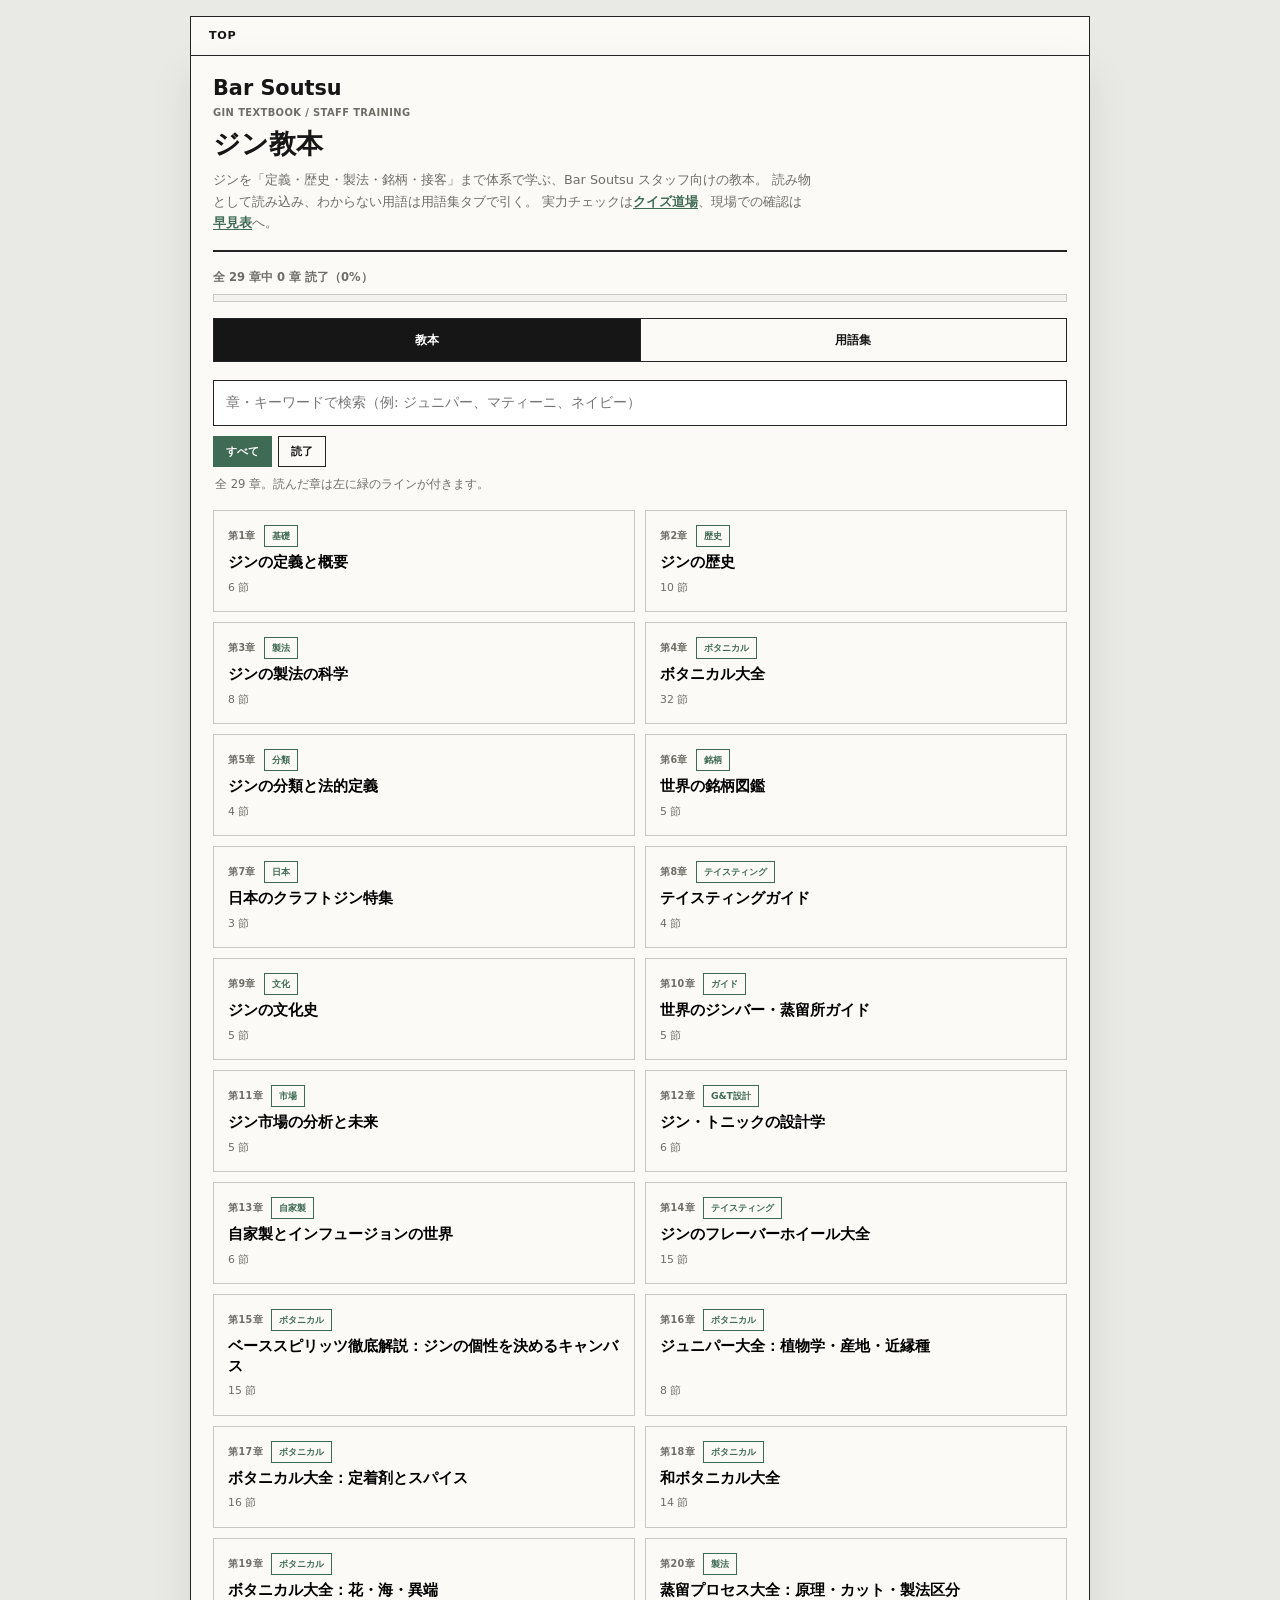
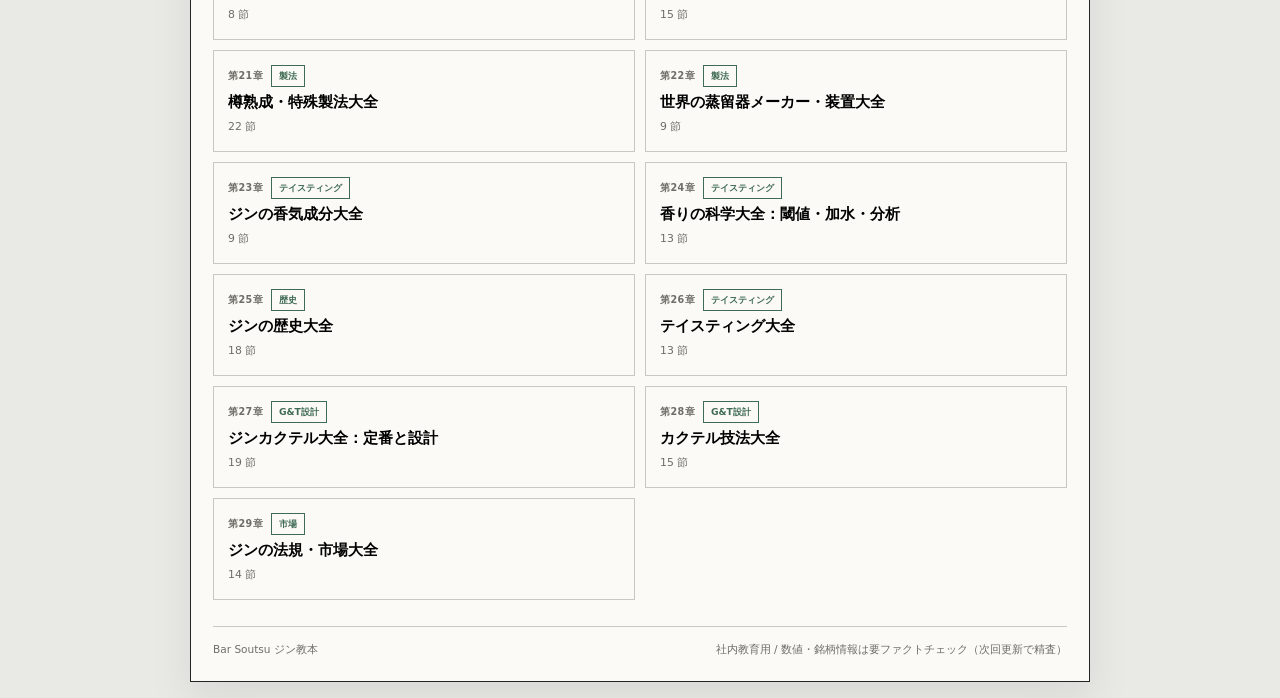
==== commit e24c2047: "教本を全29章に拡張（研究編 第15〜29章を追加）＋章の絞り込みを「すべて/読了」に簡素化（覚えた・お気に入り・未読を廃止）" ====
--- a/index.html
+++ b/index.html
@@ -3,6 +3,11 @@
   <head>
     <meta charset="UTF-8" />
     <meta name="viewport" content="width=device-width, initial-scale=1.0, viewport-fit=cover" />
+    <!-- セキュリティ: 読み込み元を自サイトに限定（万一の不正スクリプト実行を阻止） -->
+    <meta
+      http-equiv="Content-Security-Policy"
+      content="default-src 'self'; img-src 'self' data:; style-src 'self' 'unsafe-inline'; script-src 'self'; connect-src 'self'; object-src 'none'; base-uri 'self'"
+    />
     <meta name="theme-color" content="#f3f1ec" media="(prefers-color-scheme: light)" />
     <meta name="theme-color" content="#14130f" media="(prefers-color-scheme: dark)" />
     <title>Bar Soutsu ジン教本</title>
@@ -74,10 +79,7 @@
             />
             <div id="chapter-filters" class="chapter-filters" aria-label="章の絞り込み">
               <button type="button" class="filter-chip is-active" data-filter="all">すべて</button>
-              <button type="button" class="filter-chip" data-filter="unread">未読</button>
               <button type="button" class="filter-chip" data-filter="read">読了</button>
-              <button type="button" class="filter-chip" data-filter="memorized">覚えた</button>
-              <button type="button" class="filter-chip" data-filter="favorite">★ お気に入り</button>
             </div>
             <p id="search-status" class="search-status"></p>
           </div>
@@ -89,8 +91,6 @@
           <div class="reader-bar">
             <button id="reader-back" class="link-btn" type="button">← 章一覧へ</button>
             <div class="reader-actions">
-              <button id="reader-fav" class="mark-toggle" type="button" aria-pressed="false" title="お気に入りに追加">★ お気に入り</button>
-              <button id="reader-memo" class="mark-toggle" type="button" aria-pressed="false" title="覚えたに追加">覚えた</button>
               <button id="reader-read" class="read-toggle" type="button">読了にする</button>
             </div>
           </div>
--- a/styles.css
+++ b/styles.css
@@ -754,6 +754,18 @@
   display: grid;
   grid-template-columns: repeat(2, minmax(0, 1fr));
   gap: 10px;
+}
+
+.quiz-zone-divider {
+  grid-column: 1 / -1;
+  margin: 22px 0 6px;
+  padding-top: 14px;
+  border-top: 1px solid var(--line);
+  text-align: center;
+  font-weight: 700;
+  font-size: 0.82em;
+  letter-spacing: 0.06em;
+  color: var(--muted);
 }
 
 .quiz-cat-card {
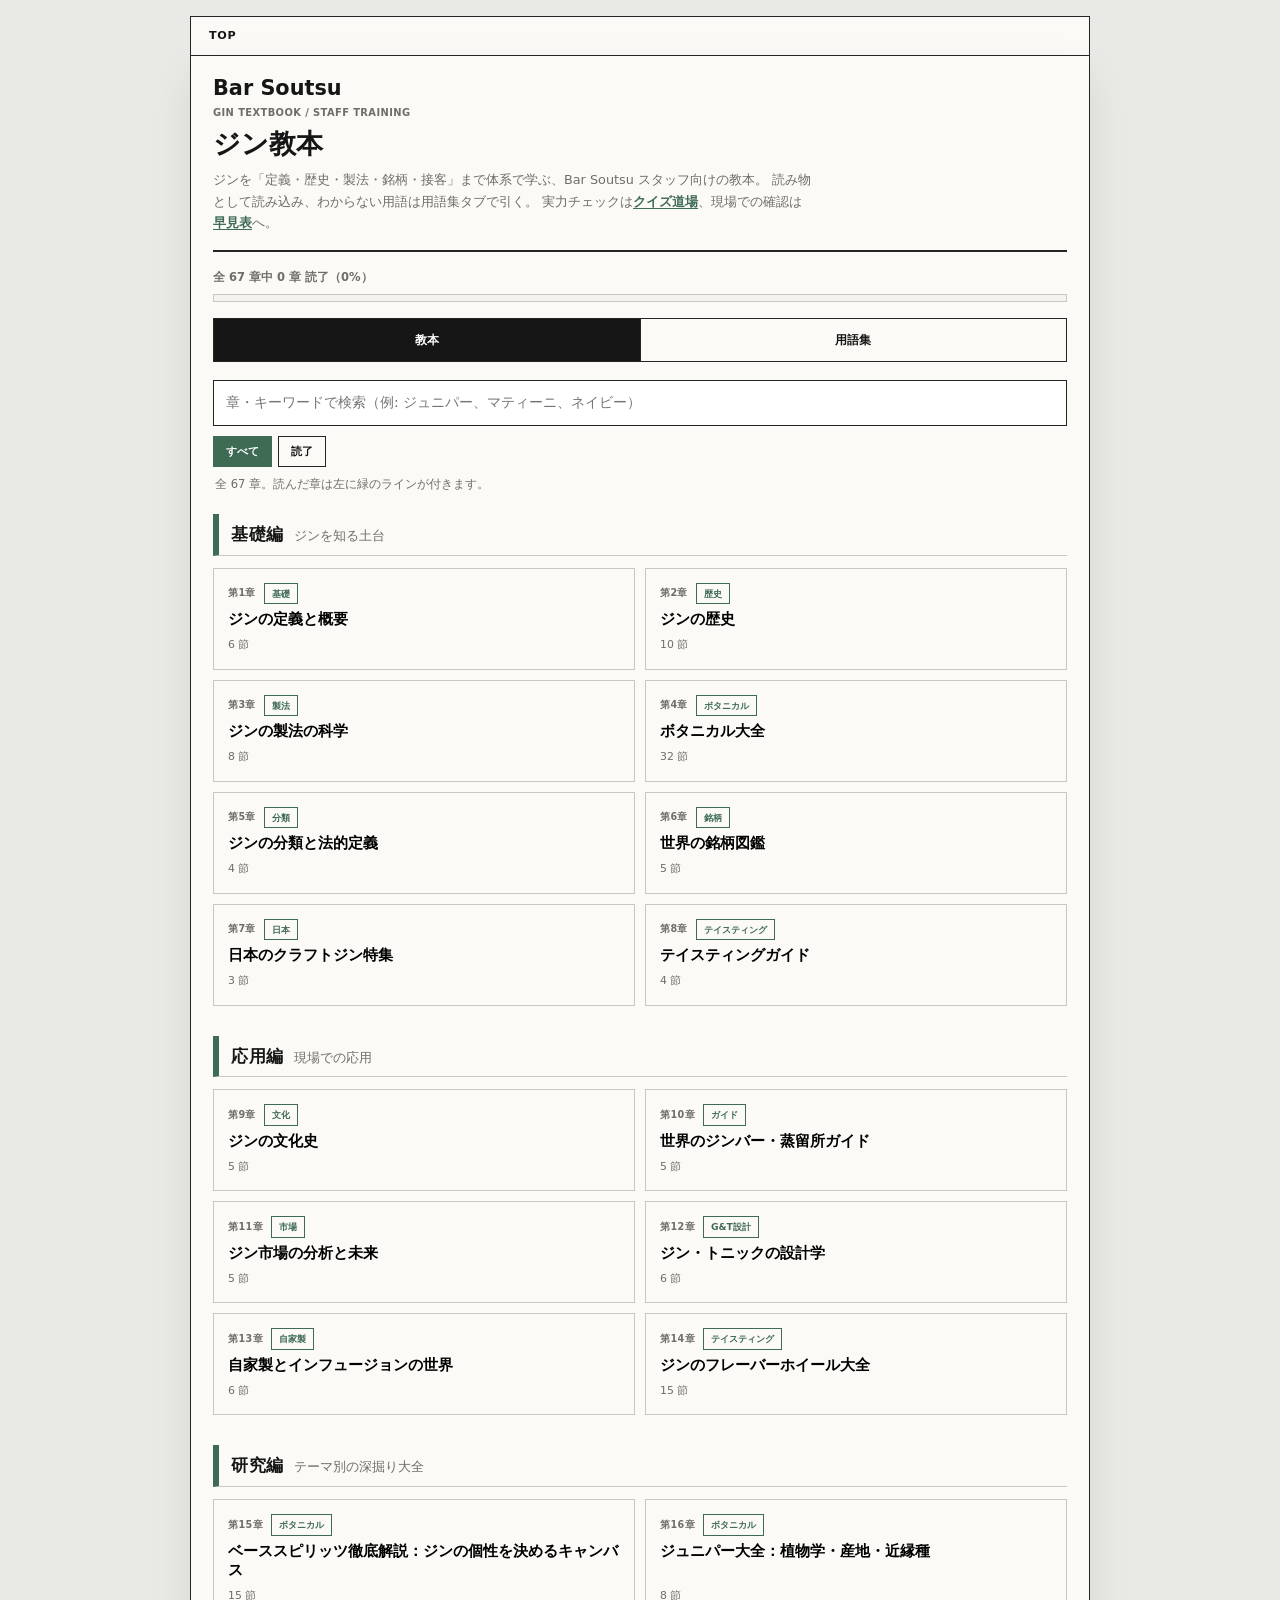
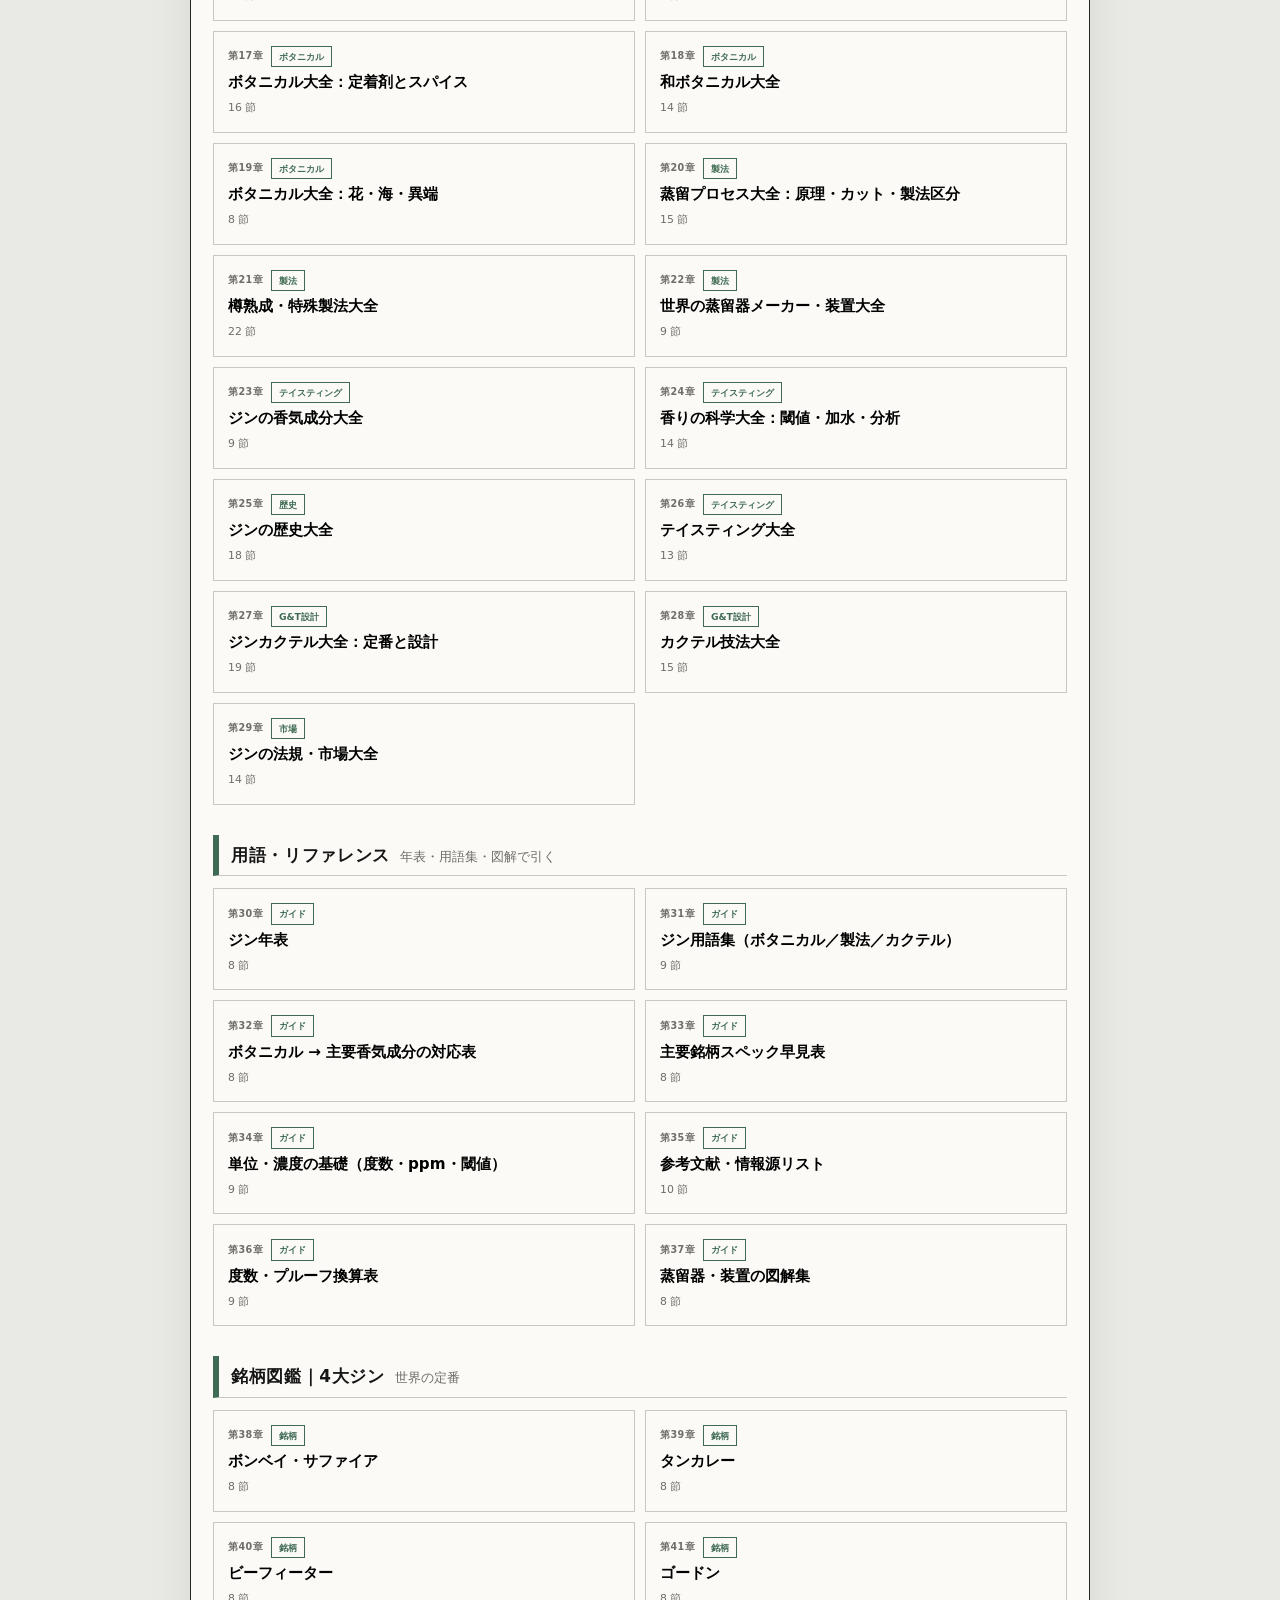
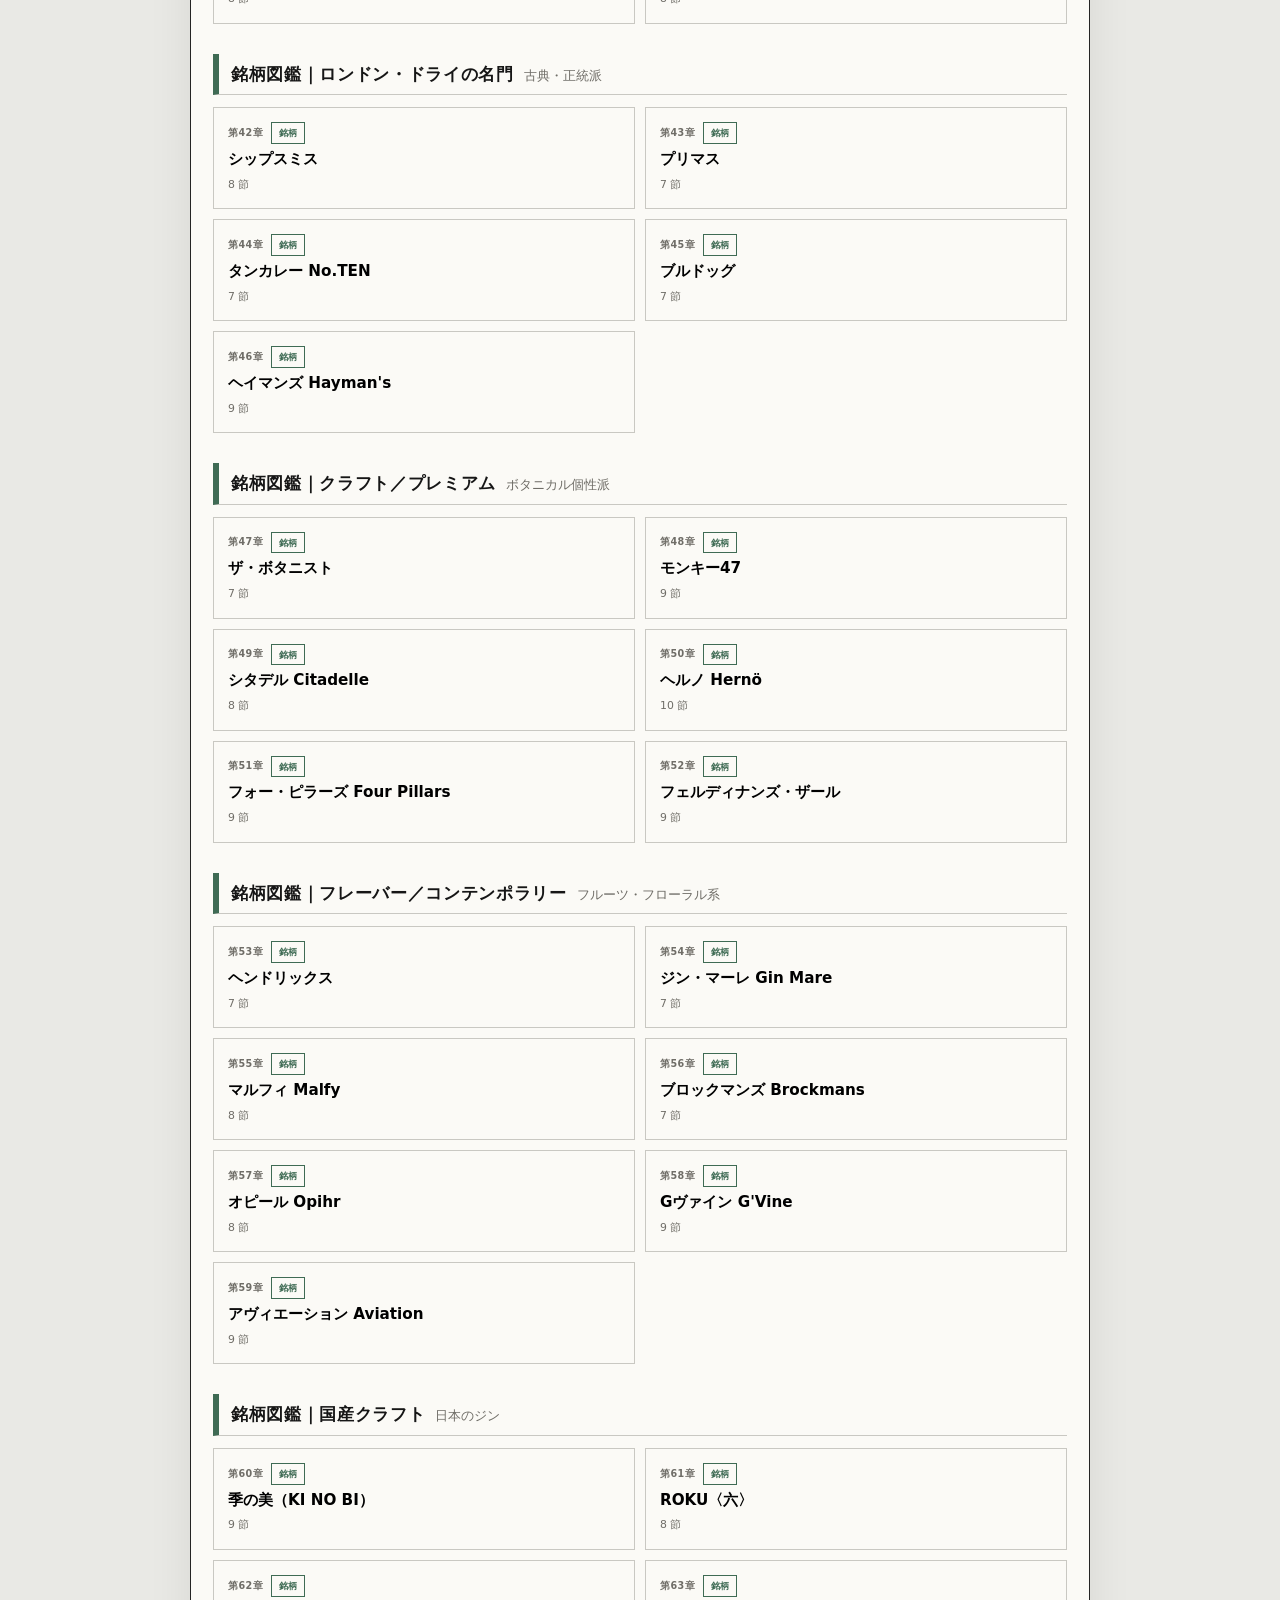
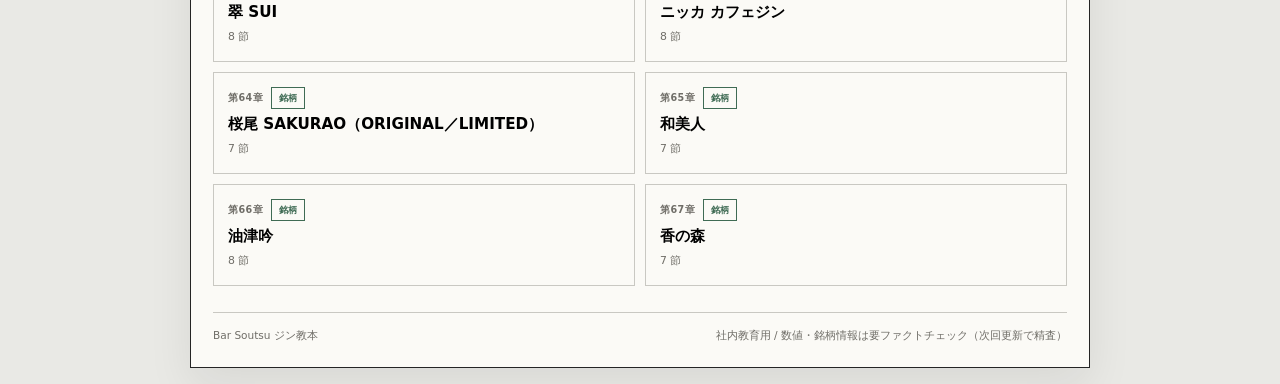
==== commit 25aeeb8f: "Refresh shared nav script Co-Authored-By: Claude Opus 4.8 <noreply@anthropic.com>" ====
--- a/index.html
+++ b/index.html
@@ -35,7 +35,7 @@
     <nav class="site-nav" id="site-nav">
       <a class="site-nav-link" href="https://sousuyou.github.io/top/">TOP</a>
     </nav>
-    <script src="https://sousuyou.github.io/top/nav.js" defer></script>
+    <script src="https://sousuyou.github.io/top/nav.js?v=20260622" defer></script>
     <main class="app-shell">
       <!-- ===== ヘッダー ===== -->
       <header class="hero">
--- a/styles.css
+++ b/styles.css
@@ -456,6 +456,32 @@
   gap: 10px;
 }
 
+/* 編（基礎/応用/研究）の区切り見出し。グリッド全幅で表示する */
+.band-header {
+  grid-column: 1 / -1;
+  display: flex;
+  align-items: baseline;
+  flex-wrap: wrap;
+  gap: 10px;
+  margin: 20px 0 2px;
+  padding: 6px 0 6px 12px;
+  border-left: 6px solid var(--green);
+  border-bottom: 1px solid var(--line);
+}
+.band-header:first-child {
+  margin-top: 4px;
+}
+.band-name {
+  font-size: 1.05rem;
+  font-weight: 700;
+  letter-spacing: 0.04em;
+  color: var(--text);
+}
+.band-note {
+  font-size: 0.8rem;
+  color: var(--muted);
+}
+
 .chapter-card {
   display: flex;
   flex-direction: column;
@@ -754,6 +780,12 @@
   display: grid;
   grid-template-columns: repeat(2, minmax(0, 1fr));
   gap: 10px;
+}
+
+.quiz-loading {
+  padding: 36px 12px;
+  text-align: center;
+  color: var(--muted);
 }
 
 .quiz-zone-divider {
@@ -1276,3 +1308,26 @@
 .reader-body .soutsu-note > ol:last-child {
   margin-bottom: 0;
 }
+
+/* 図解（研究所から書き出したSVG） */
+.reader-body figure.diagram {
+  margin: 26px 0;
+  padding: 18px 16px 14px;
+  border: 1px solid var(--line);
+  border-radius: 14px;
+  background: var(--panel-soft);
+}
+.reader-body figure.diagram svg {
+  display: block;
+  width: 100%;
+  height: auto;
+  max-width: 580px;
+  margin: 0 auto;
+}
+.reader-body figure.diagram figcaption {
+  margin-top: 12px;
+  text-align: center;
+  font-size: 13px;
+  color: var(--muted);
+  font-weight: 600;
+}
